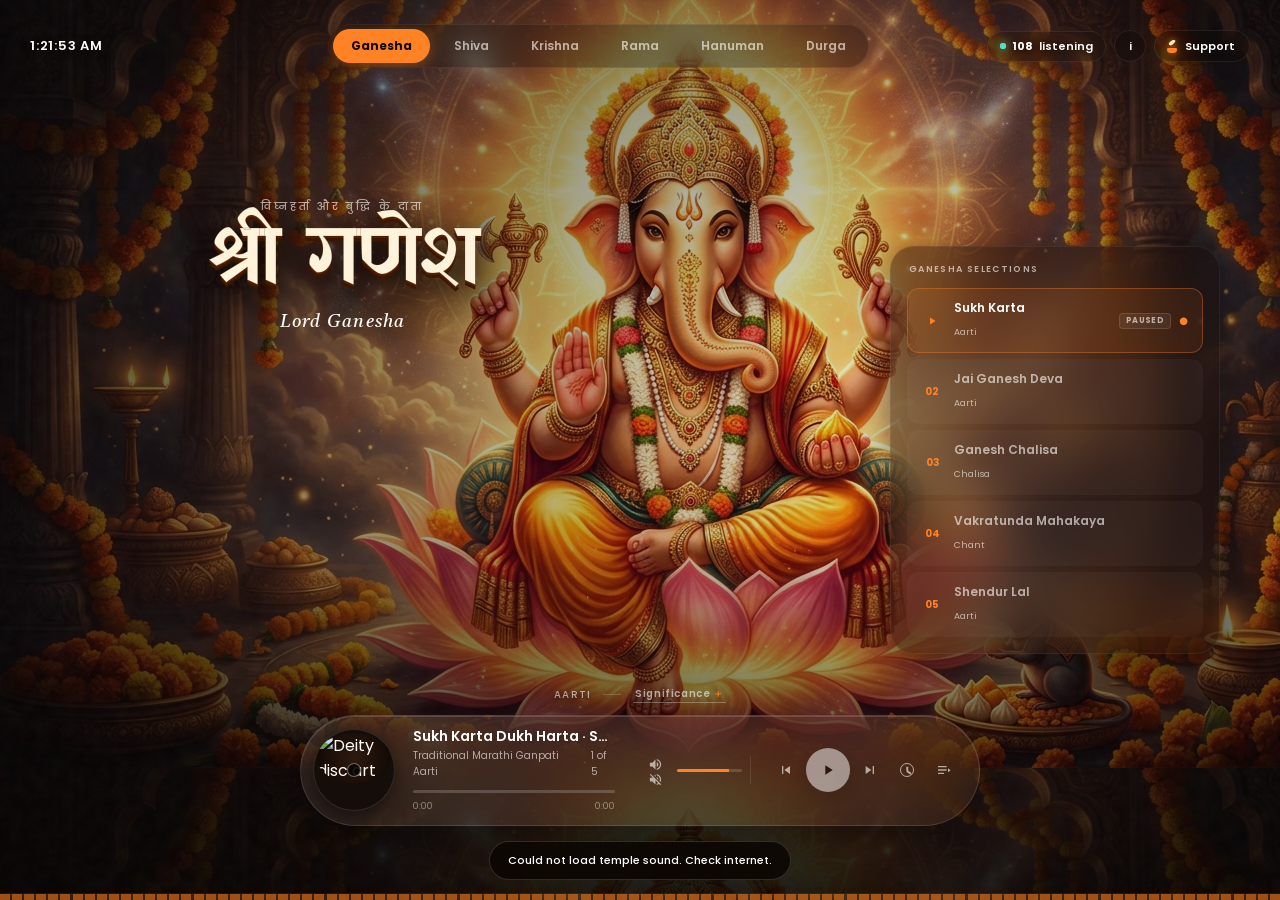
==== index.html @ 55edbace "Optimize visualizer, persistent playlist, and fix mobile view" ====
<!doctype html>
<html lang="en">
<head>
  <meta charset="utf-8">
  <meta name="viewport" content="width=device-width, initial-scale=1, viewport-fit=cover">
  <meta name="theme-color" content="#ff8225">
  <meta name="description" content="Bhakti Naad - Soulful Devotional Bhajans, Aartis and Chalisa for all deities.">
  <meta property="og:site_name" content="Bhakti Naad">
  <meta property="og:title" content="Bhakti Naad — Devotion for every soul">
  <meta property="og:description" content="A devotional music experience featuring Shiva, Krishna, Ganesha, Rama, Hanuman and Durga.">
  <meta property="og:type" content="website">
  <link rel="icon" href="data:image/svg+xml,<svg xmlns=%22http://www.w3.org/2000/svg%22 viewBox=%220 0 100 100%22><text y=%22.9em%22 font-size=%2290%22>🪔</text></svg>">
  <link rel="preconnect" href="https://fonts.googleapis.com">
  <link rel="preconnect" href="https://fonts.gstatic.com" crossorigin>
  <link href="https://fonts.googleapis.com/css2?family=Baloo+2:wght@500;600;700&family=Tiro+Devanagari+Hindi:ital@0;1&family=Yatra+One&family=Poppins:wght@400;500;600&display=swap" rel="stylesheet">
  <link rel="stylesheet" href="styles.css">
  <title>Bhakti Naad — Devotion for every soul</title>
</head>
<body>
  <div class="experience" id="app" data-deity="ganesha">
    <div class="background" aria-hidden="true">
      <div class="background__layer background__layer--one is-active" id="artA"></div>
      <div class="background__layer background__layer--two" id="artB"></div>
      <div class="background__scrim"></div>
      <div class="background__grain"></div>
    </div>

    <!-- Hidden YouTube Player Container -->
    <div class="yt-host" aria-hidden="true"><div id="youtubePlayer"></div></div>

    <header class="topbar">
      <div class="clock" id="clockTime" aria-label="Current local time">--:-- --</div>

      <div class="deity-selector-container">
        <div class="deity-bar" id="deityBar" role="tablist" aria-label="Select Deity">
          <!-- Populated by JavaScript -->
        </div>
      </div>

      <div class="top-controls">
        <div class="presence" aria-live="polite">
          <span class="presence__pulse" aria-hidden="true"><i></i></span>
          <strong class="presence__count" id="listenerCount">108</strong>
          <span id="listenerLabel">listening</span>
        </div>
        <button class="top-button top-button--info" id="aboutBtn" type="button" aria-label="About Bhakti Naad">i</button>
        <button class="seva-button" id="sevaBtn" type="button" aria-label="Support this project">
          <span class="seva-button__diya" aria-hidden="true"><i></i></span>
          <span>Support</span>
        </button>
      </div>
    </header>

    <main class="scene" id="swipeArea">
      <div class="scene-content">
        <section class="wordmark" aria-live="polite">
          <p class="wordmark__eyebrow" id="manifestoLbl">विघ्नहर्ता और बुद्धि के दाता</p>
          <h1 id="deityHindiName"><span>श्री गणेश</span></h1>
          <p class="wordmark__english" id="deityEnglishName">Lord Ganesha</p>
        </section>
      </div>

      <!-- Persistent Playlist Panel (Always Visible) -->
      <section class="playlist persistent" id="trackList" aria-label="Deity Songs">
        <div class="playlist__head">
          <span id="listHeading">Ganesha Selections</span>
        </div>
        <ol id="trackListItems"></ol>
      </section>

      <div class="dock">
        <!-- Sleep Timer Panel -->
        <section class="sleep-timer" id="timerMenu" aria-hidden="true" aria-label="Sleep timer">
          <div class="sleep-timer__head">
            <span>Stop music after</span>
            <button id="timerClose" type="button" aria-label="Close sleep timer">×</button>
          </div>
          <div class="sleep-timer__options">
            <button type="button" data-timer-minutes="15">15 min</button>
            <button type="button" data-timer-minutes="30">30 min</button>
            <button type="button" data-timer-minutes="60">60 min</button>
            <button class="sleep-timer__off" id="timerCancel" type="button" data-timer-minutes="0" disabled>Turn off timer</button>
          </div>
          <p id="timerStatus" aria-live="polite">No timer set</p>
        </section>

        <!-- Song Metadata context line -->
        <div class="teaching-line">
          <span id="trackForm">AARTI</span>
          <button id="knowledgeBtn" type="button">Significance <b>＋</b></button>
        </div>

        <!-- Main Audio Player interface -->
        <section class="player" id="player" aria-label="Devotional Player">
          <div class="disc" aria-hidden="true">
            <div class="disc__spin" id="discSpin">
              <img id="trackCover" src="" alt="Deity disc art">
            </div>
            <i></i>
          </div>

          <div class="track-meta">
            <p id="trackTitle">Sukh Karta Dukh Harta</p>
            <p><span id="trackType">Traditional Marathi Aarti</span><i>·</i><span id="trackPosition">1 of 3</span></p>
            <div class="seek-wrap">
              <input id="timeline" type="range" min="0" max="1000" value="0" aria-label="Track progress">
              <div class="times"><span id="currentTime">0:00</span><span id="duration">0:00</span></div>
            </div>
          </div>

          <!-- Volume Control (Tablet/Desktop only) -->
          <div class="volume-control-wrap" id="volumeControl">
            <button id="volumeMuteBtn" type="button" aria-label="Mute/Unmute">
              <svg viewBox="0 0 24 24" class="icon-volume"><path d="M3 9v6h4l5 5V4L7 9H3zm13.5 3c0-1.77-1.02-3.29-2.5-4.03v8.05c1.48-.73 2.5-2.25 2.5-4.02zM14 3.23v2.06c2.89.86 5 3.54 5 6.71s-2.11 5.85-5 6.71v2.06c4.01-.91 7-4.49 7-8.77s-2.99-7.86-7-8.77z"/></svg>
              <svg viewBox="0 0 24 24" class="icon-muted" hidden><path d="M16.5 12c0-1.77-1.02-3.29-2.5-4.03v2.21l2.45 2.45c.03-.21.05-.42.05-.63zm2.5 0c0 .94-.2 1.82-.54 2.64l1.51 1.51C20.63 14.91 21 13.5 21 12c0-4.28-2.99-7.86-7-8.77v2.06c2.89.86 5 3.54 5 6.71zM4.27 3L3 4.27 7.73 9H3v6h4l5 5v-6.73l4.25 4.25c-.67.52-1.42.93-2.25 1.18v2.06c1.38-.31 2.63-.95 3.69-1.81L19.73 21 21 19.73l-9-9L4.27 3zM12 4L9.91 6.09 12 8.18V4z"/></svg>
            </button>
            <input id="volumeSlider" type="range" min="0" max="100" value="80" aria-label="Volume">
          </div>

          <!-- Controls -->
          <div class="controls">
            <button id="trackPrevious" type="button" aria-label="Previous track">
              <svg viewBox="0 0 24 24" aria-hidden="true"><path d="M6 6h2v12H6zm3.5 6l8.5 6V6z"/></svg>
            </button>
            <button class="play" id="playBtn" type="button" disabled aria-label="Play">
              <svg class="icon-play" viewBox="0 0 24 24" aria-hidden="true"><path d="M8 5v14l11-7z"/></svg>
              <svg class="icon-pause" viewBox="0 0 24 24" aria-hidden="true"><path d="M6 5h4v14H6zm8 0h4v14h-4z"/></svg>
            </button>
            <button id="trackNext" type="button" aria-label="Next track">
              <svg viewBox="0 0 24 24" aria-hidden="true"><path d="M16 6h2v12h-2zm-2 6L5.5 6v12z"/></svg>
            </button>
            <button class="timer-toggle" id="timerBtn" type="button" aria-label="Set sleep timer" aria-controls="timerMenu" aria-expanded="false">
              <span class="timer-toggle__icon" aria-hidden="true"></span>
              <span id="timerBadge" hidden></span>
            </button>
            <button class="list-toggle" id="listBtn" type="button" aria-label="Show playlist" aria-expanded="false">
              <svg viewBox="0 0 24 24" aria-hidden="true"><path d="M3 6h13v2H3zm0 5h13v2H3zm0 5h9v2H3zm15-6.5l4 3-4 3z"/></svg>
            </button>
          </div>
        </section>

        <p class="swipe-hint"><span>← →</span> change deity <i>·</i> <span>↑ ↓</span> choose song</p>
      </div>
    </main>

    <div class="toast" id="toast" role="status" aria-live="polite"></div>

    <button class="sound-gate" id="soundGate" type="button" hidden aria-label="Play devotional music">
      <span class="sound-gate__inner">
        <span class="sound-gate__play" aria-hidden="true">▶</span>
        <span class="sound-gate__copy">
          <strong>Tap to play</strong>
          <small id="soundGateTrack">Devotional Aarti</small>
        </span>
      </span>
    </button>
  </div>

  <div class="sheet-backdrop" id="sheetBackdrop"></div>
  <aside class="knowledge" id="knowledgeDrawer" aria-hidden="true" aria-label="Spiritual significance">
    <button class="knowledge__close" id="knowledgeClose" type="button" aria-label="Close">×</button>
    <p class="knowledge__eyebrow" id="knowledgeDeity">GANESHA</p>
    <h2 id="knowledgeTitle">Why Sukh Karta<br>for Ganesha?</h2>
    <p class="knowledge__lead" id="knowledgeLead"></p>
    <dl>
      <div><dt>Type</dt><dd id="knowledgeForm"></dd></div>
      <div><dt>Vibe</dt><dd id="knowledgeQuality"></dd></div>
    </dl>
    <p class="knowledge__note" id="knowledgeNote"></p>
  </aside>

  <!-- About Dialog Modal -->
  <dialog class="about" id="aboutDialog">
    <button id="aboutClose" type="button" aria-label="Close">×</button>
    <p class="about__eyebrow">BHAKTI NAAD · भक्ति नाद</p>
    <h2>Devotion for<br>every soul.</h2>
    <p>Welcome to <b>Bhakti Naad</b>, a digital sanctuary playing ambient, soulful devotional prayers, chalisa, and stotram. Choose from various deities to change the playlist, coloring, and mood of the space.</p>
    <p>Inspired by the simplicity of devotional music, Bhakti Naad uses the YouTube API to bring you hand-picked versions of ancient prayers. You can configure a sleep timer to automatically turn off the music after you drift off to sleep.</p>
    <p><b>Controls:</b> Swipe left/right on your screen to switch deities, or swipe up/down to change the track. You can also use the Arrow keys on your keyboard, and Space to play/pause.</p>
  </dialog>

  <!-- Support Dialog Modal -->
  <dialog class="seva" id="sevaDialog">
    <button class="seva__close" id="sevaClose" type="button" aria-label="Close">×</button>
    <span class="seva__diya" aria-hidden="true"><i></i></span>
    <p class="seva__eyebrow">SUPPORT THIS PROJECT</p>
    <h2>Help us keep<br>Bhakti Naad running.</h2>
    <p>Your generous contribution helps us maintain hosting servers, expand our playlist library, and keep Bhakti Naad ad-free and open for everyone.</p>
    <div class="seva__payment" aria-label="UPI payment details">
      <div class="seva__qr">
        <canvas id="upiQrCode" width="160" height="160" style="display: block; width: 160px; height: 160px;"></canvas>
      </div>
      <span class="seva__upi-label">UPI ID</span>
      <strong class="seva__upi-id">bhaktinaad@upi</strong>
    </div>
    <small>Support is entirely optional. Bhakti Naad will always remain free and ad-free.</small>
  </dialog>


  <!-- Full-width Bottom Audio Visualizer -->
  <div class="visualizer" id="equalizer"></div>

  <!-- Main scripts -->
  <script src="data.js"></script>
  <script src="app.js"></script>
</body>
</html>
---- styles.css ----
:root {
  --accent: #ff8225;
  --accent-rgb: 255, 130, 37;
  --white: #fffcf8;
  --muted: rgba(255, 252, 248, .62);
  --glass: rgba(18, 11, 7, .38);
  --font-title: "Yatra One", "Tiro Devanagari Hindi", serif;
  --font-sans: "Poppins", "Baloo 2", system-ui, sans-serif;
  color-scheme: dark;
}

* { box-sizing: border-box; }
html, body { width: 100%; height: 100%; margin: 0; padding: 0; }

body {
  overflow: hidden;
  color: var(--white);
  background: #0f0703;
  font-family: var(--font-sans);
  -webkit-font-smoothing: antialiased;
}

button, input { font: inherit; }
button, a { -webkit-tap-highlight-color: transparent; }
button { color: inherit; border: none; background: transparent; cursor: pointer; }

/* Main wrapper */
.experience {
  position: relative;
  isolation: isolate;
  width: 100%;
  min-height: 100dvh;
  overflow: hidden;
}

/* Background Visuals */
.background,
.background__layer,
.background__scrim,
.background__grain { position: absolute; inset: 0; }
.background { z-index: -3; background: #0c0502; }

.background__layer {
  opacity: 0;
  background-position: center center;
  background-size: cover;
  transform: scale(1.05);
  transition: opacity 1.3s cubic-bezier(.22,.61,.36,1), transform 12s ease-out;
}

/* Fallback linear gradient backgrounds for deities */
[data-deity="ganesha"] .background__layer {
  background: radial-gradient(circle at 30% 20%, #4a1c02 0%, #0d0501 80%);
}
[data-deity="shiva"] .background__layer {
  background: radial-gradient(circle at 30% 20%, #082d38 0%, #030d12 80%);
}
[data-deity="krishna"] .background__layer {
  background: radial-gradient(circle at 30% 20%, #3d2d02 0%, #0b0801 80%);
}
[data-deity="rama"] .background__layer {
  background: radial-gradient(circle at 30% 20%, #4a2800 0%, #0c0600 80%);
}
[data-deity="hanuman"] .background__layer {
  background: radial-gradient(circle at 30% 20%, #4f1100 0%, #0d0300 80%);
}
[data-deity="durga"] .background__layer {
  background: radial-gradient(circle at 30% 20%, #40040f 0%, #0a0002 80%);
}

.background__layer.is-active { opacity: 1; transform: scale(1); }

.background__scrim {
  background:
    linear-gradient(90deg, rgba(6,3,2,.72) 0%, rgba(6,3,2,.3) 40%, rgba(6,3,2,.1) 70%, rgba(6,3,2,.4) 100%),
    linear-gradient(180deg, rgba(4,2,1,.3) 0%, transparent 40%, transparent 60%, rgba(4,2,1,.7) 90%, rgba(4,2,1,.9) 100%);
}

.background__grain {
  inset: -50%;
  opacity: .04;
  pointer-events: none;
  background-image: url("data:image/svg+xml,%3Csvg viewBox='0 0 180 180' xmlns='http://www.w3.org/2000/svg'%3E%3Cfilter id='n'%3E%3CfeTurbulence type='fractalNoise' baseFrequency='.75' numOctaves='3' stitchTiles='stitch'/%3E%3C/filter%3E%3Crect width='100%25' height='100%25' filter='url(%23n)'/%3E%3C/svg%3E");
  animation: grain-animation .35s steps(2) infinite;
}

@keyframes grain-animation {
  0% { transform: translate(0); }
  25% { transform: translate(1%, -2%); }
  50% { transform: translate(-2%, 1%); }
  75% { transform: translate(2%, 2%); }
  100% { transform: translate(-1%, -1%); }
}

/* Topbar Navigation & Selector */
.topbar {
  position: fixed;
  z-index: 20;
  top: 0;
  left: 0;
  width: 100%;
  padding: 24px 30px;
  display: grid;
  grid-template-columns: 180px 1fr auto;
  align-items: center;
  gap: 20px;
  text-shadow: 0 2px 8px rgba(0,0,0,.8);
}

.clock {
  font-size: 13px;
  font-weight: 600;
  letter-spacing: .06em;
  font-variant-numeric: tabular-nums;
}

/* Deity Sliding Selector Bar */
.deity-selector-container {
  overflow: hidden;
  width: 100%;
  display: flex;
  justify-content: center;
}

.deity-bar {
  display: flex;
  align-items: center;
  gap: 6px;
  padding: 4px;
  border: 1px solid rgba(255,255,255,.08);
  border-radius: 999px;
  background: rgba(0,0,0,.24);
  backdrop-filter: blur(12px);
  max-width: 100%;
  overflow-x: auto;
  scrollbar-width: none;
}
.deity-bar::-webkit-scrollbar { display: none; }

.deity-tab {
  padding: 8px 18px;
  border-radius: 999px;
  font-size: 12px;
  font-weight: 600;
  color: var(--muted);
  white-space: nowrap;
  transition: all .28s cubic-bezier(.22,.61,.36,1);
}
.deity-tab:hover {
  color: #fff;
  background: rgba(255,255,255,.05);
}
.deity-tab.is-active {
  color: #120703;
  background: var(--accent);
  box-shadow: 0 4px 15px rgba(var(--accent-rgb),.4);
  font-weight: 700;
}

/* Top Right Info & Support */
.top-controls {
  display: flex;
  align-items: center;
  gap: 8px;
}

.presence {
  display: inline-flex;
  align-items: center;
  gap: 6px;
  padding: 6px 12px;
  border: 1px solid rgba(255,255,255,.08);
  border-radius: 999px;
  background: rgba(0,0,0,.2);
  backdrop-filter: blur(8px);
  font-size: 11px;
  font-weight: 600;
}

.presence__pulse {
  position: relative;
  width: 6px;
  height: 6px;
  border-radius: 50%;
  background: #50e3c2;
  box-shadow: 0 0 8px rgba(80,227,194,.9);
}
.presence__pulse i {
  position: absolute;
  inset: 0;
  border-radius: inherit;
  background: inherit;
  animation: pulse-wave 2s ease-out infinite;
}
@keyframes pulse-wave { to { transform: scale(2.5); opacity: 0; } }

.presence__count {
  color: #fff;
  font-variant-numeric: tabular-nums;
}

.top-button,
.seva-button {
  height: 32px;
  border: 1px solid rgba(255,255,255,.08);
  border-radius: 999px;
  color: #fff;
  background: rgba(0,0,0,.2);
  backdrop-filter: blur(8px);
  font-size: 11px;
  font-weight: 600;
  display: inline-flex;
  align-items: center;
  justify-content: center;
  transition: all .2s;
}
.top-button:hover,
.seva-button:hover {
  background: rgba(255,255,255,.1);
  border-color: rgba(255,255,255,.2);
}
.top-button:active,
.seva-button:active {
  transform: scale(.96);
}

.top-button--info { width: 32px; border-radius: 50%; }

.seva-button {
  padding: 0 14px 0 10px;
  gap: 6px;
}

.seva-button__diya {
  position: relative;
  width: 14px;
  height: 14px;
}
.seva-button__diya::before {
  content: "";
  position: absolute;
  left: 2px;
  bottom: 0px;
  width: 10px;
  height: 5px;
  border-radius: 2px 2px 6px 6px;
  background: var(--accent);
  box-shadow: 0 0 6px rgba(var(--accent-rgb),.6);
}
.seva-button__diya i {
  position: absolute;
  left: 5px;
  top: 0px;
  width: 4px;
  height: 7px;
  border-radius: 80% 20% 70% 30%;
  background: #fff0be;
  box-shadow: 0 0 6px var(--accent);
  transform: rotate(38deg);
}

/* Scene Content */
.scene {
  position: relative;
  min-height: 100dvh;
  touch-action: none;
}

.wordmark {
  position: absolute;
  z-index: 2;
  top: 22%;
  left: clamp(40px, 8vw, 120px);
  width: min(480px, 38vw);
  text-align: center;
  filter: drop-shadow(0 8px 30px rgba(0,0,0,.65));
  transition: opacity .25s ease, transform .25s ease;
}
.wordmark.is-changing { opacity: 0; transform: translateY(10px); }

.wordmark__eyebrow {
  margin: 0 0 12px;
  color: var(--muted);
  font-size: 11px;
  font-weight: 500;
  letter-spacing: .25em;
  text-transform: uppercase;
}

.wordmark h1 {
  margin: 0;
  display: flex;
  flex-direction: column;
  font-family: var(--font-title);
  font-size: clamp(60px, 6.5vw, 110px);
  font-weight: 400;
  line-height: .8;
  letter-spacing: -.03em;
  color: #ffdda1;
  text-shadow:
    0 2px 0 #522105,
    0 5px 0 #3b1702,
    0 12px 28px rgba(0,0,0,.8);
  -webkit-text-stroke: 0.5px rgba(82,33,5,.4);
}
.wordmark h1 span:last-child { color: #fff3db; }

/* Dynamic color tweaks based on active deity theme */
[data-deity="shiva"] .wordmark h1 {
  color: #c4effc;
  text-shadow: 0 2px 0 #052630, 0 5px 0 #021a21, 0 12px 28px rgba(0,0,0,.8);
  -webkit-text-stroke: 0.5px rgba(5,38,48,.4);
}
[data-deity="krishna"] .wordmark h1 {
  color: #ffeba1;
  text-shadow: 0 2px 0 #4f3b05, 0 5px 0 #332601, 0 12px 28px rgba(0,0,0,.8);
}
[data-deity="durga"] .wordmark h1 {
  color: #ffbfc8;
  text-shadow: 0 2px 0 #40040f, 0 5px 0 #280108, 0 12px 28px rgba(0,0,0,.8);
}

.wordmark__english {
  margin: 16px 0 4px;
  font-family: "Tiro Devanagari Hindi", serif;
  font-size: clamp(16px, 1.4vw, 22px);
  font-style: italic;
  letter-spacing: .06em;
}

/* Docking Interface */
.dock {
  position: absolute;
  z-index: 12;
  left: 50%;
  bottom: clamp(24px, 5.5vh, 60px);
  width: min(680px, calc(100% - 40px));
  transform: translateX(-50%);
}

.teaching-line {
  margin: 0 auto 12px;
  display: flex;
  justify-content: center;
  align-items: center;
  gap: 12px;
  color: var(--muted);
  font-size: 10px;
  font-weight: 500;
  letter-spacing: .12em;
  text-transform: uppercase;
  text-shadow: 0 2px 6px rgba(0,0,0,.8);
}
.teaching-line > span::after {
  content: "";
  display: inline-block;
  width: 18px;
  height: 1px;
  margin-left: 12px;
  vertical-align: middle;
  background: rgba(255,255,255,.2);
}
.teaching-line button {
  padding: 0 2px;
  border-bottom: 1px solid rgba(255,255,255,.3);
  font-size: 10px;
  font-weight: 600;
  letter-spacing: .06em;
  transition: all .2s;
}
.teaching-line button:hover {
  color: #fff;
  border-color: #fff;
}
.teaching-line button b { color: var(--accent); }

/* The Glassmorphic Audio Player container */
.player {
  position: relative;
  min-height: 106px;
  padding: 12px 18px 12px 12px;
  display: grid;
  grid-template-columns: 82px minmax(0, 1fr) auto auto;
  align-items: center;
  gap: 18px;
  border: 1px solid rgba(255,255,255,.12);
  border-radius: 999px;
  background: linear-gradient(135deg, rgba(255,255,255,.09), rgba(255,255,255,.03));
  box-shadow:
    0 16px 50px rgba(0,0,0,.55),
    inset 0 1px 0 rgba(255,255,255,.15);
  backdrop-filter: blur(28px) saturate(135%);
  transition: border-color .3s;
}
.is-playing .player {
  border-color: rgba(var(--accent-rgb), .35);
  box-shadow:
    0 16px 50px rgba(0,0,0,.55),
    0 0 20px rgba(var(--accent-rgb), .08),
    inset 0 1px 0 rgba(255,255,255,.15);
}

/* Vinyl Disc styling */
.disc {
  position: relative;
  width: 82px;
  height: 82px;
  border-radius: 50%;
  background: #140d0a;
  box-shadow:
    0 6px 20px rgba(0,0,0,.5),
    inset 0 0 0 1px rgba(255,255,255,.12);
}
.disc__spin {
  width: 100%;
  height: 100%;
  padding: 4px;
  overflow: hidden;
  border-radius: inherit;
  animation: spin-vinyl 10s linear infinite;
  animation-play-state: paused;
}
.is-playing .disc__spin { animation-play-state: running; }

@keyframes spin-vinyl { to { transform: rotate(360deg); } }

.disc img {
  width: 100%;
  height: 100%;
  border-radius: inherit;
  object-fit: cover;
  background: radial-gradient(circle, #2e1a0f, #0d0603);
}
.disc > i {
  position: absolute;
  top: 50%;
  left: 50%;
  width: 14px;
  height: 14px;
  border: 1.5px solid rgba(255,255,255,.4);
  border-radius: 50%;
  background: rgba(10,6,4,.92);
  transform: translate(-50%, -50%);
  z-index: 2;
}

/* Metadata and track layout */
.track-meta { min-width: 0; }
.track-meta > p:first-child {
  margin: 0;
  overflow: hidden;
  color: #fff;
  font-size: 14px;
  font-weight: 600;
  line-height: 1.25;
  text-overflow: ellipsis;
  white-space: nowrap;
}
.track-meta > p:nth-child(2) {
  margin: 2px 0 6px;
  display: flex;
  align-items: center;
  gap: 5px;
  color: var(--muted);
  font-size: 10px;
}
.track-meta > p:nth-child(2) i {
  color: var(--accent);
  font-style: normal;
  font-size: 8px;
}

.seek-wrap { display: grid; grid-template-columns: 1fr; }

/* Custom Seek Bar Slider */
input[type="range"] {
  appearance: none;
  width: 100%;
  height: 12px;
  margin: 0;
  background: transparent;
  cursor: pointer;
}
input[type="range"]:focus { outline: none; }

input[type="range"]::-webkit-slider-runnable-track {
  height: 3px;
  border-radius: 3px;
  background: linear-gradient(90deg, #fff var(--progress, 0%), rgba(255,255,255,.18) var(--progress, 0%));
}
input[type="range"]::-webkit-slider-thumb {
  appearance: none;
  width: 8px;
  height: 8px;
  margin-top: -2.5px;
  border-radius: 50%;
  background: #fff;
  opacity: 0;
  transition: opacity .15s, transform .15s;
}
input[type="range"]:hover::-webkit-slider-thumb,
input[type="range"]:focus-visible::-webkit-slider-thumb {
  opacity: 1;
  transform: scale(1.3);
}

input[type="range"]::-moz-range-track {
  height: 3px;
  border-radius: 3px;
  background: rgba(255,255,255,.18);
}
input[type="range"]::-moz-range-progress {
  height: 3px;
  background: #fff;
  border-radius: 3px;
}
input[type="range"]::-moz-range-thumb {
  width: 8px;
  height: 8px;
  border: 0;
  border-radius: 50%;
  background: #fff;
}

.times {
  display: flex;
  justify-content: space-between;
  color: rgba(255,255,255,.45);
  font-size: 9px;
  font-variant-numeric: tabular-nums;
  margin-top: 2px;
}

/* Volume Slider interface styling */
.volume-control-wrap {
  display: flex;
  align-items: center;
  gap: 8px;
  padding: 0 8px;
  border-right: 1px solid rgba(255,255,255,.1);
}
.volume-control-wrap button {
  width: 28px;
  height: 28px;
  display: grid;
  place-items: center;
  color: var(--muted);
  transition: color .2s;
}
.volume-control-wrap button:hover { color: #fff; }
.volume-control-wrap svg { width: 15px; height: 15px; fill: currentColor; }

#volumeSlider {
  width: 65px;
  height: 12px;
}
#volumeSlider::-webkit-slider-runnable-track {
  height: 3px;
  background: linear-gradient(90deg, var(--accent) var(--progress, 80%), rgba(255,255,255,.15) var(--progress, 80%));
}
#volumeSlider::-webkit-slider-thumb {
  width: 6px;
  height: 6px;
  margin-top: -1.5px;
  background: var(--accent);
}

/* Player buttons controls */
.controls {
  display: flex;
  align-items: center;
  gap: 3px;
}
.controls button {
  width: 34px;
  height: 34px;
  border-radius: 50%;
  display: grid;
  place-items: center;
  color: var(--muted);
  transition: all .2s;
}
.controls button:hover {
  color: #fff;
  background: rgba(255,255,255,.08);
}
.controls button:active {
  transform: scale(.92);
}
.controls svg { width: 16px; height: 16px; fill: currentColor; }

.controls .play {
  width: 44px;
  height: 44px;
  color: #100603;
  background: #fff;
  box-shadow: 0 4px 12px rgba(0,0,0,.25);
}
.controls .play:hover {
  color: #100603;
  background: #fff;
  transform: scale(1.06);
}
.controls .play:disabled {
  opacity: .5;
  cursor: wait;
}

.controls .icon-pause { display: none; }
.is-playing .controls .icon-play { display: none; }
.is-playing .controls .icon-pause { display: block; }

.controls .list-toggle.is-active {
  color: var(--accent);
  background: rgba(var(--accent-rgb), .12);
}
.controls .timer-toggle { position: relative; }
.controls .timer-toggle.is-active {
  color: var(--accent);
  background: rgba(var(--accent-rgb), .12);
}

.timer-toggle__icon {
  position: relative;
  width: 14px;
  height: 14px;
  border: 1.6px solid currentColor;
  border-radius: 50%;
}
.timer-toggle__icon::before,
.timer-toggle__icon::after {
  content: "";
  position: absolute;
  left: 50%;
  top: 50%;
  height: 1.5px;
  background: currentColor;
  transform-origin: left center;
}
.timer-toggle__icon::before { width: 3.5px; transform: rotate(-90deg); }
.timer-toggle__icon::after { width: 4.5px; transform: rotate(35deg); }

.timer-toggle #timerBadge {
  position: absolute;
  top: -4px;
  right: -5px;
  min-width: 20px;
  padding: 2.5px 3px;
  border-radius: 999px;
  color: #100603;
  background: var(--accent);
  box-shadow: 0 2px 8px rgba(0,0,0,.4);
  font-size: 7px;
  font-weight: 700;
  line-height: 1;
}

/* Panel Drawer Basics */
.sleep-timer,
.playlist {
  position: absolute;
  z-index: -1;
  right: 10px;
  bottom: 82px;
  width: min(360px, calc(100% - 20px));
  padding: 16px;
  border: 1px solid rgba(255,255,255,.16);
  border-radius: 24px 24px 8px 24px;
  background: rgba(12, 6, 4, .82);
  box-shadow: 0 16px 40px rgba(0,0,0,.5);
  backdrop-filter: blur(28px);
  opacity: 0;
  pointer-events: none;
  transform: translateY(10px) scale(.98);
  transform-origin: bottom right;
  transition: opacity .25s, transform .25s, z-index 0s .25s;
}

.sleep-timer.is-open,
.playlist.is-open {
  z-index: 15;
  opacity: 1;
  pointer-events: auto;
  transform: translateY(0) scale(1);
  transition-delay: 0s;
}

.sleep-timer__head,
.playlist__head {
  padding: 0 2px 12px;
  display: flex;
  align-items: center;
  justify-content: justify;
  color: var(--muted);
  font-size: 9px;
  font-weight: 600;
  letter-spacing: .15em;
  text-transform: uppercase;
}
.sleep-timer__head span,
.playlist__head span { flex: 1; }

.sleep-timer__head button,
.playlist__head button {
  width: 24px;
  height: 24px;
  border-radius: 50%;
  background: rgba(255,255,255,.05);
  display: grid;
  place-items: center;
  font-size: 16px;
  line-height: 1;
}
.sleep-timer__head button:hover,
.playlist__head button:hover {
  background: rgba(255,255,255,.1);
}

/* Sleep timer settings styles */
.sleep-timer__options {
  display: grid;
  grid-template-columns: repeat(3, 1fr);
  gap: 8px;
}
.sleep-timer__options button {
  min-height: 40px;
  padding: 6px;
  border: 1px solid rgba(255,255,255,.1);
  border-radius: 12px;
  color: #fff;
  background: rgba(255,255,255,.04);
  font-size: 11px;
  font-weight: 500;
  transition: all .2s;
}
.sleep-timer__options button:hover {
  border-color: rgba(var(--accent-rgb),.4);
  background: rgba(var(--accent-rgb),.12);
}
.sleep-timer__options button:active { transform: scale(.97); }
.sleep-timer__options button:disabled { opacity: .3; cursor: default; }
.sleep-timer__options button:disabled:hover { border-color: rgba(255,255,255,.1); background: rgba(255,255,255,.04); }

.sleep-timer__options .sleep-timer__off {
  grid-column: 1 / -1;
  min-height: 34px;
  color: var(--muted);
}
.sleep-timer > p {
  margin: 12px 0 0;
  color: var(--accent);
  font-size: 9px;
  font-weight: 500;
  text-align: center;
}

/* Playlist tracks listing style */
.playlist ol { margin: 0; padding: 0; list-style: none; max-height: 240px; overflow-y: auto; scrollbar-width: thin; }
.playlist li + li { margin-top: 6px; }

.playlist li button {
  width: 100%;
  padding: 10px 14px;
  border: 1px solid transparent;
  border-radius: 12px;
  display: grid;
  grid-template-columns: 24px 1fr auto;
  align-items: center;
  gap: 8px;
  color: var(--muted);
  background: rgba(255,255,255,.03);
  text-align: left;
  transition: all .2s;
}
.playlist li button:hover {
  background: rgba(255,255,255,.06);
}
.playlist li button.is-active {
  border-color: rgba(var(--accent-rgb),.35);
  color: #fff;
  background: rgba(var(--accent-rgb),.1);
}
.playlist li button > span:first-child {
  color: var(--accent);
  font-size: 9px;
  font-weight: 700;
}
.playlist li button b {
  display: block;
  font-size: 12px;
  font-weight: 600;
}
.playlist li button small {
  color: var(--muted);
  font-size: 9px;
}
.playlist li button > span:last-child {
  font-size: 10px;
  opacity: 0;
  color: var(--accent);
}
.playlist li button.is-active > span:last-child { opacity: 1; }

.swipe-hint {
  margin: 12px 0 0;
  color: rgba(255,255,255,.32);
  font-size: 8px;
  font-weight: 500;
  letter-spacing: .16em;
  text-align: center;
  text-transform: uppercase;
  text-shadow: 0 1px 4px #000;
}
.swipe-hint span { color: var(--accent); }

/* Embedded YouTube box hiding */
.yt-host {
  position: fixed;
  left: -220px;
  bottom: -220px;
  width: 200px;
  height: 200px;
  opacity: .0001;
  pointer-events: none;
  overflow: hidden;
}

/* Sliding info context drawer */
.sheet-backdrop {
  position: fixed;
  z-index: 29;
  inset: 0;
  visibility: hidden;
  opacity: 0;
  background: rgba(0,0,0,.5);
  backdrop-filter: blur(4px);
  transition: opacity .3s, visibility .3s;
}

.knowledge {
  position: fixed;
  z-index: 30;
  top: 0;
  right: 0;
  width: min(460px, 100%);
  height: 100dvh;
  padding: clamp(60px, 9vh, 90px) clamp(24px, 5vw, 50px) 40px;
  overflow-y: auto;
  color: #2b1406;
  background: #f7b472;
  transform: translateX(100%);
  transition: transform .4s cubic-bezier(.22,.75,.22,1), background .5s;
}
.sheet-open .sheet-backdrop { visibility: visible; opacity: 1; }
.sheet-open .knowledge { transform: translateX(0); }

/* Dynamic coloration for details sheet */
[data-deity="shiva"] .knowledge { color: #041f27; background: #85d6e7; }
[data-deity="krishna"] .knowledge { color: #282103; background: #e3be4d; }
[data-deity="durga"] .knowledge { color: #210107; background: #e06277; }

.knowledge__close,
.about > button {
  position: absolute;
  top: 24px;
  right: 24px;
  width: 36px;
  height: 36px;
  border: 1px solid rgba(0,0,0,.2);
  border-radius: 50%;
  color: inherit;
  font-size: 20px;
  display: grid;
  place-items: center;
  transition: all .2s;
}
.knowledge__close:hover {
  background: rgba(255,255,255,.2);
  transform: rotate(90deg);
}

.about > button {
  color: #fff;
  border-color: rgba(255,255,255,.2);
}
.about > button:hover {
  background: rgba(255,255,255,.1);
  transform: rotate(90deg);
}

.knowledge__eyebrow,
.about__eyebrow {
  margin: 0 0 16px;
  font-size: 9px;
  font-weight: 600;
  letter-spacing: .2em;
}

.knowledge h2,
.about h2 {
  margin: 0;
  font-family: var(--font-title);
  font-size: clamp(38px, 5.5vw, 56px);
  font-weight: 400;
  line-height: .96;
}

.knowledge__lead {
  margin: 20px 0 28px;
  font-family: "Tiro Devanagari Hindi", serif;
  font-size: 16px;
  line-height: 1.6;
}

.knowledge dl {
  margin: 0;
  border-top: 1px solid rgba(0,0,0,.15);
}
.knowledge dl div {
  padding: 12px 0;
  display: grid;
  grid-template-columns: 110px 1fr;
  gap: 12px;
  border-bottom: 1px solid rgba(0,0,0,.15);
}
.knowledge dt {
  font-size: 9px;
  font-weight: 600;
  letter-spacing: .12em;
  text-transform: uppercase;
}
.knowledge dd {
  margin: 0;
  font-family: "Tiro Devanagari Hindi", serif;
  font-size: 14px;
}

.knowledge__note {
  margin: 20px 0 0;
  padding: 14px;
  background: rgba(255,255,255,.22);
  border-radius: 8px;
  font-size: 11px;
  line-height: 1.5;
}

/* Modals / Dialog elements styling */
.about,
.seva {
  width: min(540px, calc(100% - 24px));
  padding: clamp(36px, 5vw, 54px);
  border: 1px solid rgba(255,255,255,.16);
  border-radius: 24px;
  color: #fff;
  background: rgba(14, 8, 5, .95);
  box-shadow: 0 24px 80px rgba(0,0,0,.6);
  backdrop-filter: blur(28px);
}
.about::backdrop,
.seva::backdrop {
  background: rgba(0,0,0,.7);
  backdrop-filter: blur(5px);
}

.about__eyebrow { color: var(--accent); }
.about p:not(.about__eyebrow) {
  margin: 18px 0 0;
  color: var(--muted);
  font-size: 13px;
  line-height: 1.65;
}
.about p b { color: #fff; }

/* Support dialog details styling */
.seva {
  max-height: calc(100dvh - 30px);
  overflow-y: auto;
  text-align: center;
  background:
    radial-gradient(circle at 50% 0%, rgba(var(--accent-rgb), .16), transparent 45%),
    rgba(14, 8, 5, .96);
}

.seva__close {
  position: absolute;
  top: 20px;
  right: 20px;
  width: 36px;
  height: 36px;
  border: 1px solid rgba(255,255,255,.2);
  border-radius: 50%;
  color: #fff;
  font-size: 20px;
  display: grid;
  place-items: center;
  transition: all .2s;
}
.seva__close:hover {
  background: rgba(255,255,255,.08);
}

.seva__diya {
  position: relative;
  width: 60px;
  height: 50px;
  margin: -16px auto 16px;
  display: block;
}
.seva__diya::before {
  content: "";
  position: absolute;
  left: 8px;
  bottom: 2px;
  width: 44px;
  height: 20px;
  border-radius: 4px 4px 22px 22px;
  background: linear-gradient(180deg, #ffc462, var(--accent));
  box-shadow:
    0 6px 18px rgba(0,0,0,.3),
    0 0 20px rgba(var(--accent-rgb), .4);
}
.seva__diya i {
  position: absolute;
  left: 25px;
  top: 0px;
  width: 14px;
  height: 24px;
  border-radius: 80% 15% 70% 30%;
  background: #fff6c4;
  box-shadow:
    0 0 18px var(--accent),
    0 0 35px rgba(var(--accent-rgb), .4);
  transform: rotate(38deg);
  animation: diya-wobble 2s ease-in-out infinite alternate;
}
@keyframes diya-wobble { to { transform: rotate(32deg) scale(.92, 1.08); } }

.seva__eyebrow { color: var(--accent); }
.seva h2 {
  margin: 0;
  font-family: var(--font-title);
  font-size: clamp(32px, 5vw, 48px);
  font-weight: 400;
  line-height: 1.05;
}
.seva > p:not(.seva__eyebrow) {
  width: min(370px, 100%);
  margin: 18px auto 0;
  color: var(--muted);
  font-size: 13px;
  line-height: 1.65;
}

.seva__payment {
  margin: 20px auto 0;
  display: grid;
  justify-items: center;
  gap: 8px;
}
.seva__qr {
  width: min(176px, 50vw);
  padding: 8px;
  border-radius: 18px;
  background: #fff;
  box-shadow:
    0 10px 30px rgba(0,0,0,.45),
    0 0 20px rgba(var(--accent-rgb),.15);
}
.seva__qr canvas { display: block; border-radius: 10px; }

.seva__upi-label { margin-top: 2px; color: rgba(255,255,255,.45); font-size: 8px; letter-spacing: .16em; font-weight: 600; }
.seva__upi-id {
  max-width: 100%;
  padding: 8px 16px;
  border: 1px solid rgba(255,255,255,.16);
  border-radius: 999px;
  color: #fff;
  background: rgba(255,255,255,.05);
  font-size: 13px;
  font-weight: 600;
  letter-spacing: .02em;
  overflow-wrap: anywhere;
  user-select: all;
}

.seva > small { margin-top: 16px; display: block; color: rgba(255,255,255,.4); font-size: 9px; line-height: 1.4; }

/* Toast popup layout */
.toast {
  position: fixed;
  z-index: 50;
  left: 50%;
  bottom: 20px;
  max-width: calc(100% - 24px);
  padding: 10px 18px;
  border: 1px solid rgba(255,255,255,.15);
  border-radius: 999px;
  color: #fff;
  background: rgba(12, 6, 3, .88);
  backdrop-filter: blur(12px);
  font-size: 11px;
  font-weight: 500;
  text-align: center;
  opacity: 0;
  pointer-events: none;
  transform: translate(-50%, 10px);
  transition: opacity .2s, transform .2s;
}
.toast.is-visible { opacity: 1; transform: translate(-50%, 0); }

/* Autoplay Block Cover Gate */
.sound-gate {
  position: fixed;
  z-index: 18;
  left: 50%;
  bottom: clamp(140px, 20vh, 200px);
  padding: 9px 16px 9px 10px;
  border: 1px solid rgba(255,255,255,.2);
  border-radius: 999px;
  display: inline-flex;
  color: #fffaf0;
  background: rgba(12, 6, 3, .78);
  box-shadow:
    0 8px 30px rgba(0,0,0,.45),
    inset 0 1px 0 rgba(255,255,255,.12);
  backdrop-filter: blur(16px) saturate(120%);
  text-align: left;
  cursor: pointer;
  transform: translateX(-50%);
  animation: slide-gate-in .4s ease both;
}
.sound-gate[hidden] { display: none; }

@keyframes slide-gate-in {
  from { opacity: 0; transform: translate(-50%, 10px); }
  to { opacity: 1; transform: translate(-50%, 0); }
}

.sound-gate__inner { display: flex; align-items: center; gap: 8px; }
.sound-gate__play {
  width: 32px;
  height: 32px;
  border-radius: 50%;
  display: grid;
  place-items: center;
  padding-left: 2px;
  color: #100603;
  background: var(--accent);
  box-shadow: 0 0 15px rgba(var(--accent-rgb), .35);
  font-size: 10px;
}

.sound-gate__copy { display: flex; flex-direction: column; }
.sound-gate strong { font-size: 11px; font-weight: 700; line-height: 1.25; }
.sound-gate small { color: var(--muted); font-size: 9px; line-height: 1.25; }

/* Responsive adjustments */
@media (max-width: 960px) {
  .topbar { padding: 18px 20px; grid-template-columns: auto 1fr auto; gap: 10px; }
  .clock { display: none; }
  
  .scene {
    display: flex;
    flex-direction: column;
    align-items: center;
    justify-content: flex-start;
    padding: 80px 16px 160px;
    overflow-y: auto;
    height: 100dvh;
    touch-action: pan-y;
  }
  .scene-content {
    width: 100%;
    display: flex;
    justify-content: center;
    flex-shrink: 0;
  }
  .wordmark {
    position: relative;
    top: auto;
    left: auto;
    width: 100%;
    transform: none !important;
    margin: 10px 0 15px;
    text-align: center;
    filter: drop-shadow(0 4px 15px rgba(0,0,0,.8));
  }
  .wordmark.is-changing { transform: none !important; }
  .is-playing .wordmark {
    opacity: 1 !important;
    pointer-events: auto !important;
    transform: none !important;
  }
  .playlist.persistent {
    width: 100%;
    max-width: 440px;
    margin-top: 0;
    margin-bottom: 20px;
    flex-shrink: 0;
  }
  .playlist.persistent ol {
    max-height: 220px;
  }
}

@media (max-width: 768px) {
  .player {
    grid-template-columns: 68px minmax(0, 1fr) auto;
    padding: 10px 14px 10px 10px;
    gap: 12px;
    border-radius: 20px;
  }
  .disc { width: 68px; height: 68px; }
  .volume-control-wrap { display: none; } /* Hide volume control slider on mobile devices */
  .controls button { width: 30px; height: 30px; }
  .controls .play { width: 38px; height: 38px; }
  .controls #trackPrevious { display: none; } /* Previous song hidden on mobile controls bar */
}

@media (max-width: 480px) {
  .topbar { padding: 14px 12px; }
  .top-controls .presence { display: none; } /* Hide listening user count on very small layouts */
  .deity-tab { padding: 6px 14px; font-size: 11px; }
  .wordmark h1 { font-size: clamp(48px, 14vw, 72px); }
  .dock { bottom: max(16px, env(safe-area-inset-bottom)); width: calc(100% - 16px); }
  .player { border-radius: 18px; }
  .sleep-timer, .playlist { right: 0; bottom: 84px; width: 100%; border-radius: 20px; }
  .sound-gate { bottom: calc(max(16px, env(safe-area-inset-bottom)) + 116px); }
}

@media (prefers-reduced-motion: reduce) {
  *, *::before, *::after {
    animation-duration: .01ms !important;
    animation-iteration-count: 1 !important;
    transition-duration: .01ms !important;
  }
}

/* Admin panel customizations styling */
.admin-panel-dialog {
  max-width: 580px !important;
}
.admin-panel-dialog select:focus,
.admin-panel-dialog input:focus,
.admin-panel-dialog textarea:focus {
  outline: none;
  border-color: var(--accent) !important;
  box-shadow: 0 0 10px rgba(var(--accent-rgb),.2);
}

.custom-song-item {
  display: flex;
  align-items: center;
  justify-content: space-between;
  padding: 10px 14px;
  border-radius: 12px;
  background: rgba(255,255,255,.03);
  border: 1px solid rgba(255,255,255,.06);
}
.custom-song-info {
  display: grid;
  gap: 2px;
}
.custom-song-info b {
  font-size: 13px;
  color: #fff;
}
.custom-song-info small {
  font-size: 10px;
  color: var(--muted);
  text-transform: uppercase;
}
.custom-song-delete-btn {
  width: 28px;
  height: 28px;
  border-radius: 50%;
  background: rgba(221, 34, 68, 0.15);
  color: #ff526d;
  display: grid;
  place-items: center;
  font-size: 12px;
  border: 1px solid rgba(221, 34, 68, 0.25);
  transition: all .2s;
}
.custom-song-delete-btn:hover {
  background: #b81232;
  color: #fff;
  border-color: #b81232;
  transform: scale(1.05);
}

/* Persistent Playlist & Visualizer styles */
.visualizer {
  position: fixed;
  bottom: 0;
  left: 0;
  width: 100vw;
  height: 90px;
  display: flex;
  align-items: flex-end;
  justify-content: space-between;
  gap: 2px;
  pointer-events: none;
  z-index: 2;
  opacity: 0.6;
}
.v-bar {
  flex: 1;
  min-width: 3px;
  height: 80px;
  background: var(--accent);
  border-radius: 2px 2px 0 0;
  box-shadow: 0 -2px 12px rgba(var(--accent-rgb), 0.5);
  transform: scaleY(0.08);
  transform-origin: bottom;
  will-change: transform;
  transition: transform 0.08s ease, background 0.5s;
}

.playlist.persistent {
  position: static;
  opacity: 1;
  pointer-events: auto;
  transform: none;
  background: rgba(18, 9, 5, 0.4);
  border: 1px solid rgba(255, 255, 255, 0.06);
  border-radius: 24px;
  width: 100%;
  max-width: 330px;
  z-index: 3;
  backdrop-filter: blur(24px);
  box-shadow: 0 10px 40px rgba(0,0,0,0.45);
  margin-top: 20px;
  display: flex;
  flex-direction: column;
}
.playlist.persistent ol {
  max-height: 280px;
}

.track-status-badge {
  font-size: 8px;
  font-weight: 700;
  padding: 3px 6px;
  border-radius: 4px;
  letter-spacing: 0.05em;
  text-transform: uppercase;
  display: inline-block;
  line-height: 1;
}
.track-status-badge.playing {
  background: rgba(var(--accent-rgb), 0.15);
  color: var(--accent);
  border: 1px solid rgba(var(--accent-rgb), 0.3);
  animation: pulse-badge 1.5s infinite alternate;
}
.track-status-badge.paused {
  background: rgba(255,255,255,0.06);
  color: var(--muted);
  border: 1px solid rgba(255,255,255,0.12);
}
.track-status-badge.next {
  background: rgba(60, 169, 192, 0.1);
  color: #3ca9c0;
  border: 1px solid rgba(60, 169, 192, 0.2);
}
.track-status-badge.prev {
  background: rgba(255,255,255,0.03);
  color: rgba(255,255,255,0.4);
  border: 1px solid rgba(255,255,255,0.06);
}

@keyframes pulse-badge {
  0% { opacity: 0.7; transform: scale(0.97); }
  100% { opacity: 1; transform: scale(1.03); }
}

@media (min-width: 961px) {
  .scene {
    display: flex;
    flex-direction: row;
    justify-content: space-between;
    align-items: center;
    width: 100%;
    padding: 0 60px;
    gap: 40px;
  }
  .scene-content {
    flex: 1;
  }
  .playlist.persistent {
    margin-top: 0;
    width: 330px;
    margin-left: auto;
  }
  .playlist.persistent ol {
    max-height: 380px;
  }
}

/* Playlist interactive hover icons */
.playlist li button:hover .track-num-val {
  display: none !important;
}
.playlist li button:hover .track-hover-play {
  display: block !important;
  color: var(--accent);
}
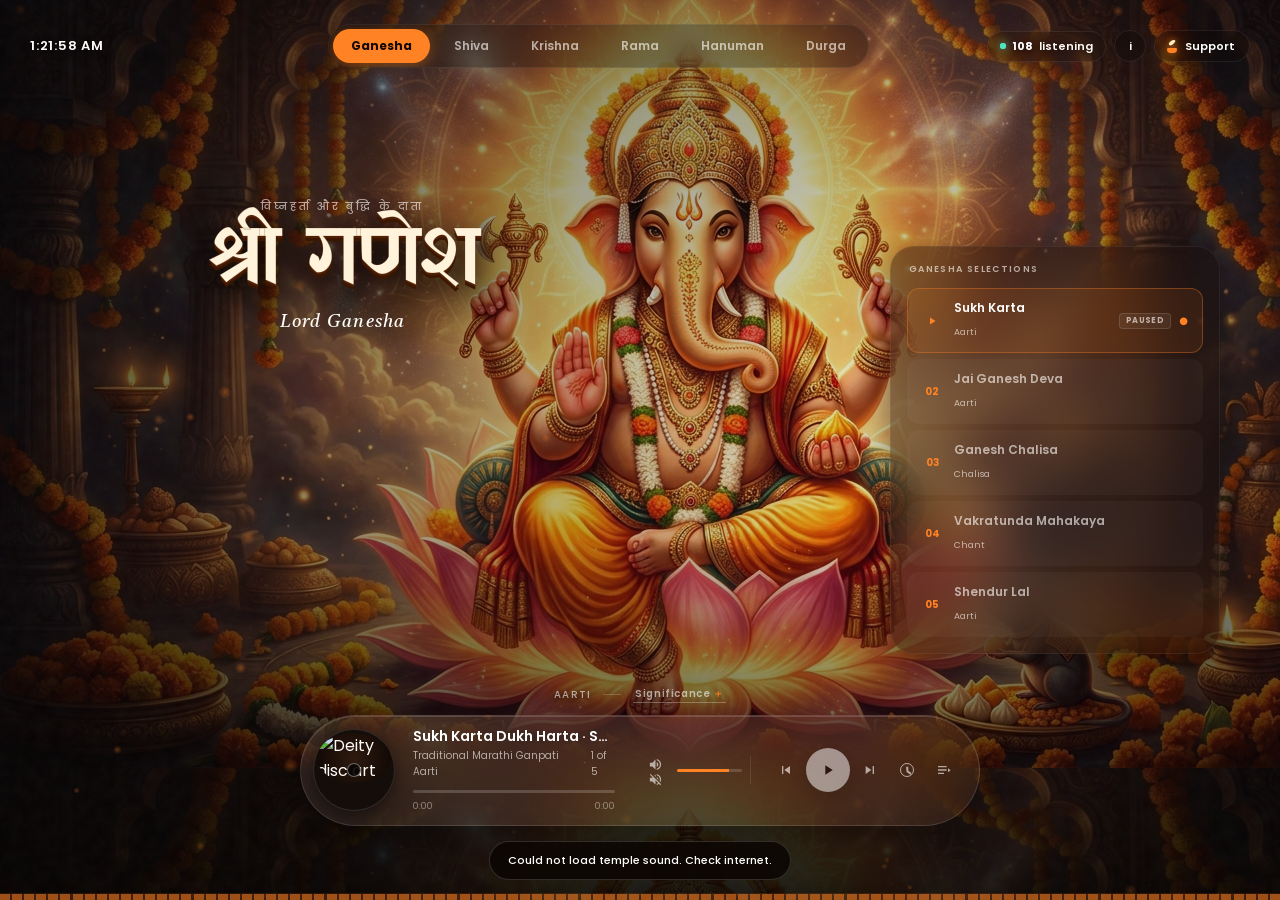
==== commit 05bb93a1: "Add dynamic background particles canvas animation matching deity theme color" ====
--- a/index.html
+++ b/index.html
@@ -22,6 +22,7 @@
       <div class="background__layer background__layer--one is-active" id="artA"></div>
       <div class="background__layer background__layer--two" id="artB"></div>
       <div class="background__scrim"></div>
+      <canvas class="background__canvas" id="bgCanvas"></canvas>
       <div class="background__grain"></div>
     </div>
 
--- a/styles.css
+++ b/styles.css
@@ -1407,4 +1407,14 @@
   color: var(--accent);
 }
 
-
+.background__canvas {
+  position: absolute;
+  inset: 0;
+  width: 100%;
+  height: 100%;
+  pointer-events: none;
+  z-index: 2; /* sits above background art/scrim, below content layers */
+  opacity: 0.8;
+}
+
+
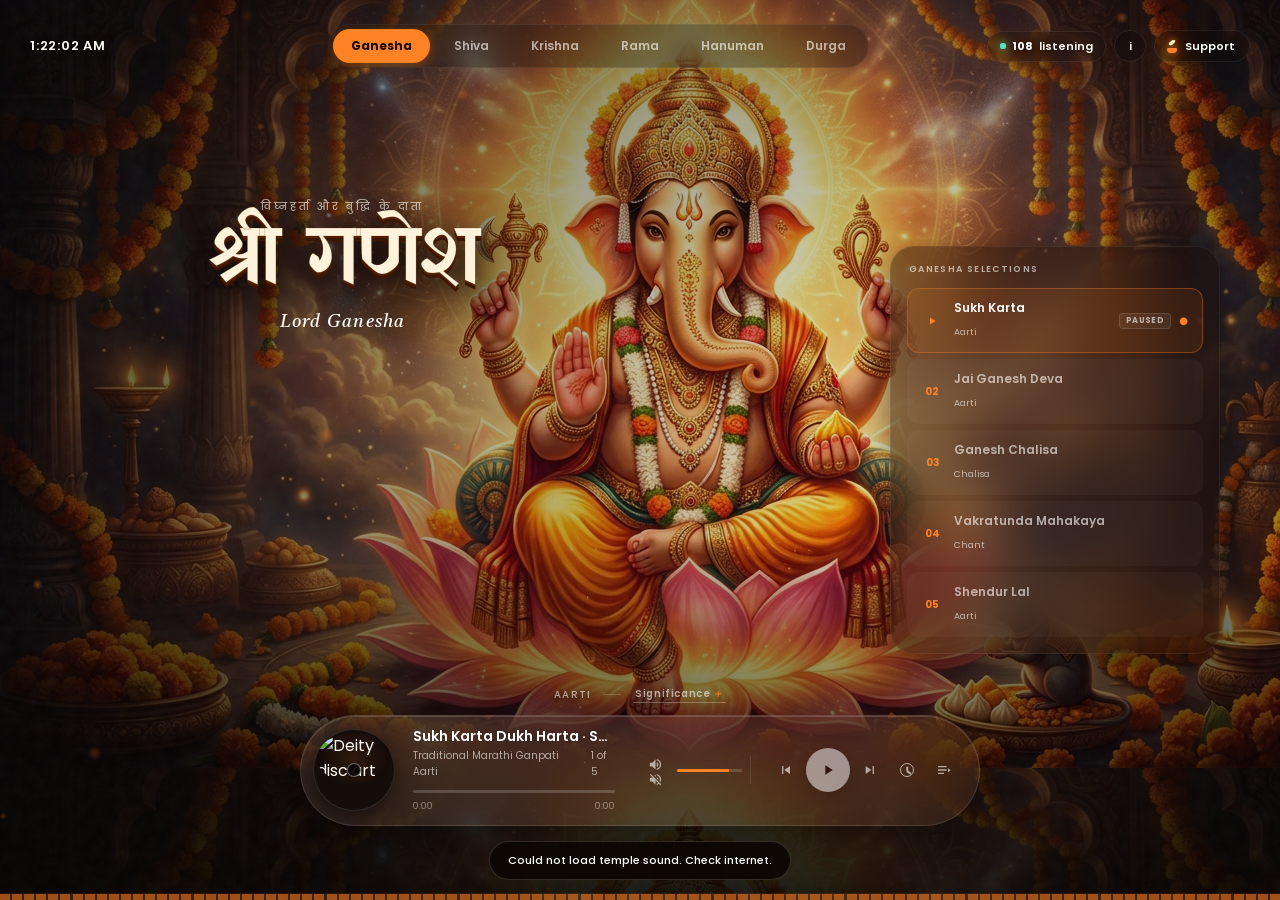
==== commit 384f58c3: "Implement cache busting versioning in index.html" ====
--- a/index.html
+++ b/index.html
@@ -13,7 +13,7 @@
   <link rel="preconnect" href="https://fonts.googleapis.com">
   <link rel="preconnect" href="https://fonts.gstatic.com" crossorigin>
   <link href="https://fonts.googleapis.com/css2?family=Baloo+2:wght@500;600;700&family=Tiro+Devanagari+Hindi:ital@0;1&family=Yatra+One&family=Poppins:wght@400;500;600&display=swap" rel="stylesheet">
-  <link rel="stylesheet" href="styles.css">
+  <link rel="stylesheet" href="styles.css?v=2.1">
   <title>Bhakti Naad — Devotion for every soul</title>
 </head>
 <body>
@@ -202,7 +202,7 @@
   <div class="visualizer" id="equalizer"></div>
 
   <!-- Main scripts -->
-  <script src="data.js"></script>
-  <script src="app.js"></script>
+  <script src="data.js?v=2.1"></script>
+  <script src="app.js?v=2.1"></script>
 </body>
 </html>
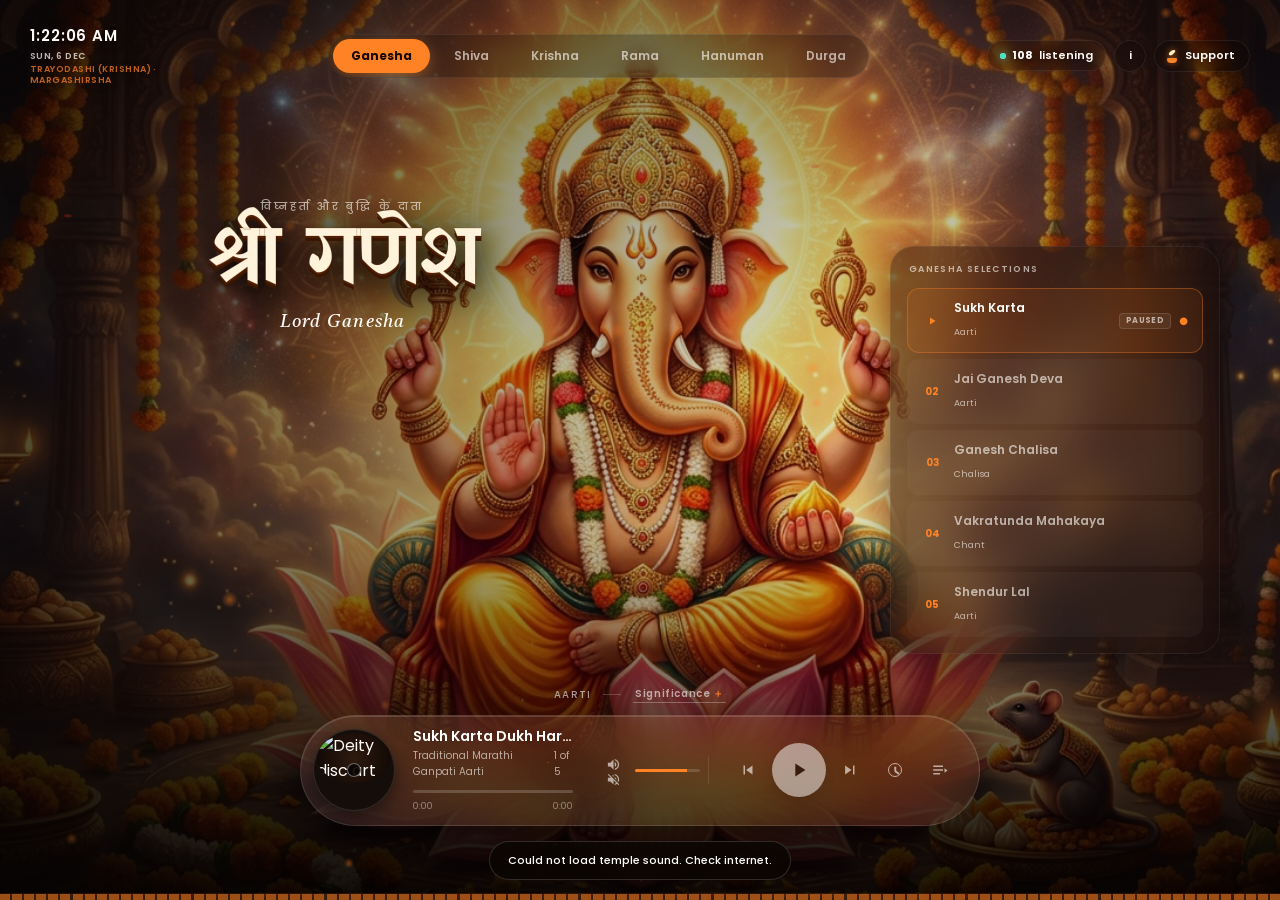
==== commit 4a27bfbb: "Enlarge play controls, implement simulated frequency-band audio visualizer synced with volume, and a" ====
--- a/index.html
+++ b/index.html
@@ -30,7 +30,10 @@
     <div class="yt-host" aria-hidden="true"><div id="youtubePlayer"></div></div>
 
     <header class="topbar">
-      <div class="clock" id="clockTime" aria-label="Current local time">--:-- --</div>
+      <div class="clock-container" style="display: flex; flex-direction: column; gap: 4px;">
+        <div class="clock" id="clockTime" aria-label="Current local time" style="font-size: 15px;">--:-- --</div>
+        <div class="hindu-date" id="hinduDate" style="font-size: 9px; font-weight: 600; letter-spacing: 0.05em; color: var(--white); opacity: 0.72; text-transform: uppercase; line-height: 1.3;"></div>
+      </div>
 
       <div class="deity-selector-container">
         <div class="deity-bar" id="deityBar" role="tablist" aria-label="Select Deity">
--- a/styles.css
+++ b/styles.css
@@ -34,16 +34,16 @@
 }
 
 /* Background Visuals */
-.background,
+.background { position: fixed !important; inset: 0 !important; z-index: -3 !important; background: #0c0502 !important; overflow: hidden !important; width: 100vw !important; height: 100vh !important; }
 .background__layer,
 .background__scrim,
-.background__grain { position: absolute; inset: 0; }
-.background { z-index: -3; background: #0c0502; }
+.background__grain { position: absolute !important; inset: 0 !important; }
 
 .background__layer {
   opacity: 0;
-  background-position: center center;
-  background-size: cover;
+  background-position: center center !important;
+  background-size: cover !important;
+  background-repeat: no-repeat !important;
   transform: scale(1.05);
   transition: opacity 1.3s cubic-bezier(.22,.61,.36,1), transform 12s ease-out;
 }
@@ -77,11 +77,7 @@
 }
 
 .background__grain {
-  inset: -50%;
-  opacity: .04;
-  pointer-events: none;
-  background-image: url("data:image/svg+xml,%3Csvg viewBox='0 0 180 180' xmlns='http://www.w3.org/2000/svg'%3E%3Cfilter id='n'%3E%3CfeTurbulence type='fractalNoise' baseFrequency='.75' numOctaves='3' stitchTiles='stitch'/%3E%3C/filter%3E%3Crect width='100%25' height='100%25' filter='url(%23n)'/%3E%3C/svg%3E");
-  animation: grain-animation .35s steps(2) infinite;
+  display: none; /* disable heavy noise filter to remove screen blur and rendering lag */
 }
 
 @keyframes grain-animation {
@@ -572,8 +568,8 @@
   gap: 3px;
 }
 .controls button {
-  width: 34px;
-  height: 34px;
+  width: 42px;
+  height: 42px;
   border-radius: 50%;
   display: grid;
   place-items: center;
@@ -587,14 +583,18 @@
 .controls button:active {
   transform: scale(.92);
 }
-.controls svg { width: 16px; height: 16px; fill: currentColor; }
+.controls svg { width: 18px; height: 18px; fill: currentColor; }
 
 .controls .play {
-  width: 44px;
-  height: 44px;
+  width: 54px;
+  height: 54px;
   color: #100603;
   background: #fff;
   box-shadow: 0 4px 12px rgba(0,0,0,.25);
+}
+.controls .play svg {
+  width: 22px;
+  height: 22px;
 }
 .controls .play:hover {
   color: #100603;
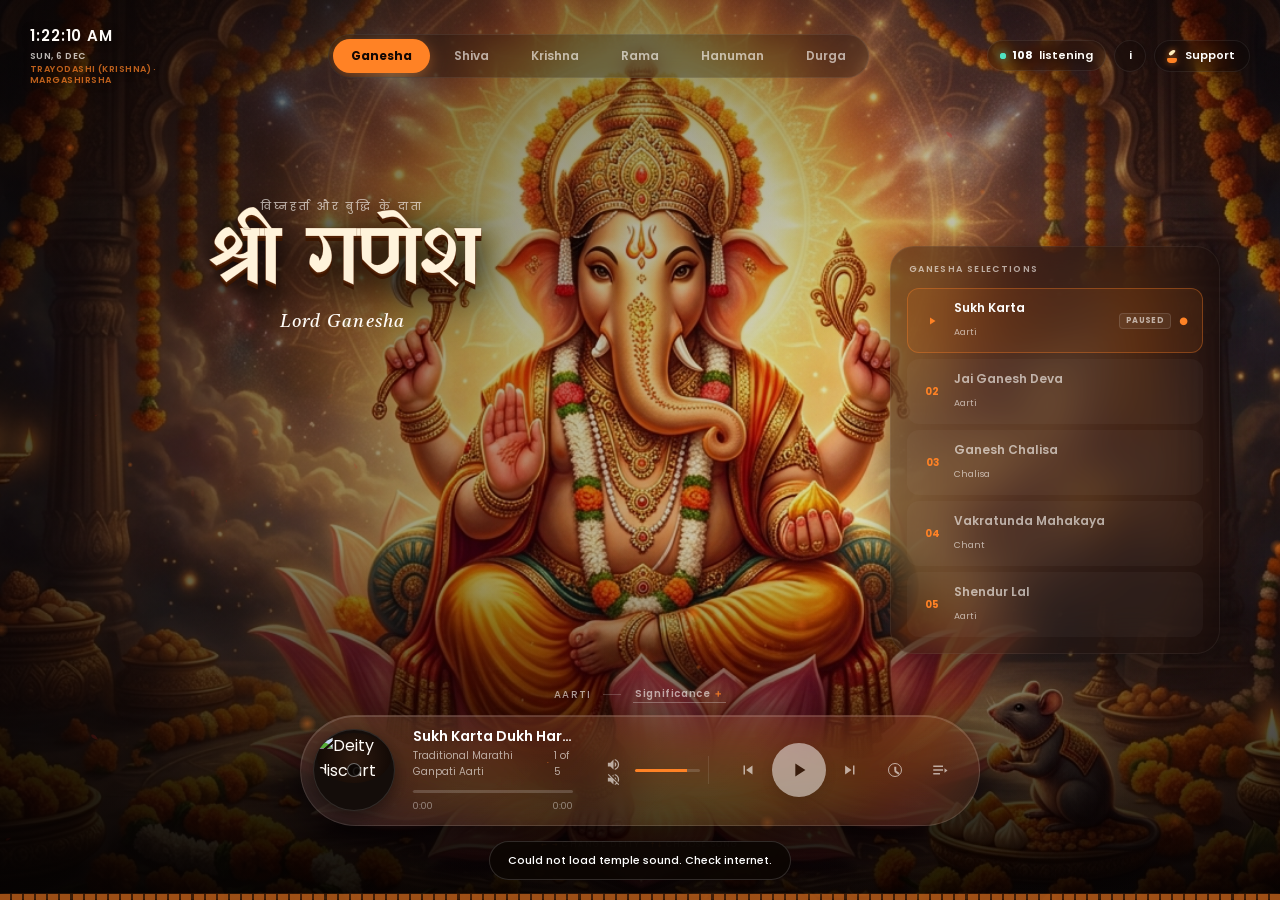
==== commit ef9e467f: "Hide playlist by default on mobile to keep deity image visible, open it as slide-up floating drawer " ====
--- a/index.html
+++ b/index.html
@@ -64,10 +64,11 @@
         </section>
       </div>
 
-      <!-- Persistent Playlist Panel (Always Visible) -->
+      <!-- Persistent Playlist Panel (Always Visible on Desktop, Toggleable on Mobile) -->
       <section class="playlist persistent" id="trackList" aria-label="Deity Songs">
         <div class="playlist__head">
           <span id="listHeading">Ganesha Selections</span>
+          <button id="listClose" type="button" aria-label="Close playlist">×</button>
         </div>
         <ol id="trackListItems"></ol>
       </section>
--- a/styles.css
+++ b/styles.css
@@ -714,6 +714,9 @@
 .sleep-timer__head button:hover,
 .playlist__head button:hover {
   background: rgba(255,255,255,.1);
+}
+#listClose {
+  display: none;
 }
 
 /* Sleep timer settings styles */
@@ -1163,11 +1166,11 @@
     display: flex;
     flex-direction: column;
     align-items: center;
-    justify-content: flex-start;
-    padding: 80px 16px 160px;
-    overflow-y: auto;
+    justify-content: center;
+    padding: 20px 16px 160px;
+    overflow: hidden !important;
     height: 100dvh;
-    touch-action: pan-y;
+    touch-action: none;
   }
   .scene-content {
     width: 100%;
@@ -1181,7 +1184,7 @@
     left: auto;
     width: 100%;
     transform: none !important;
-    margin: 10px 0 15px;
+    margin: 0;
     text-align: center;
     filter: drop-shadow(0 4px 15px rgba(0,0,0,.8));
   }
@@ -1192,14 +1195,36 @@
     transform: none !important;
   }
   .playlist.persistent {
-    width: 100%;
-    max-width: 440px;
-    margin-top: 0;
-    margin-bottom: 20px;
+    position: fixed !important;
+    z-index: 100 !important;
+    left: 10px !important;
+    right: 10px !important;
+    bottom: 140px !important;
+    width: calc(100% - 20px) !important;
+    max-width: 440px !important;
+    margin: 0 auto !important;
+    border-radius: 24px !important;
+    border: 1px solid rgba(255,255,255,.16) !important;
+    background: rgba(12, 6, 4, .95) !important;
+    backdrop-filter: blur(28px) !important;
+    box-shadow: 0 -10px 40px rgba(0,0,0,.65) !important;
     flex-shrink: 0;
+    opacity: 0 !important;
+    pointer-events: none !important;
+    transform: translateY(15px) scale(0.97) !important;
+    transition: opacity .25s ease, transform .25s ease, z-index 0s .25s !important;
+  }
+  .playlist.persistent.is-open {
+    opacity: 1 !important;
+    pointer-events: auto !important;
+    transform: translateY(0) scale(1) !important;
+    transition: opacity .25s ease, transform .25s ease !important;
   }
   .playlist.persistent ol {
-    max-height: 220px;
+    max-height: 280px;
+  }
+  #listClose {
+    display: grid !important;
   }
 }
 
@@ -1396,6 +1421,9 @@
   .playlist.persistent ol {
     max-height: 380px;
   }
+  #listClose {
+    display: none !important;
+  }
 }
 
 /* Playlist interactive hover icons */
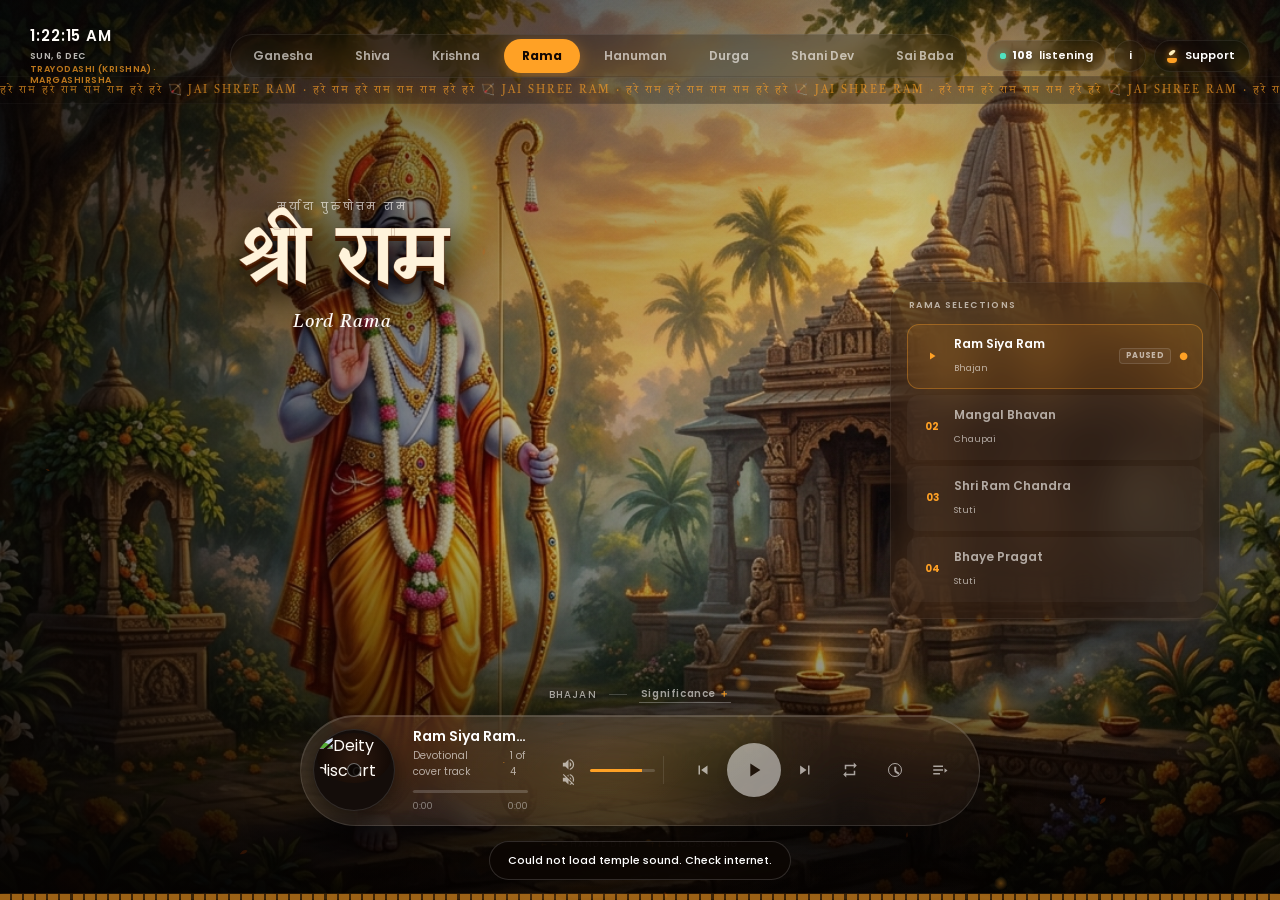
==== commit 6f61b76f: "Implement repeat loop option, select default deity based on day of week on load, and render looping " ====
--- a/index.html
+++ b/index.html
@@ -55,6 +55,10 @@
       </div>
     </header>
 
+    <div class="sacred-marquee" id="sacredMarquee" aria-hidden="true">
+      <div class="marquee-content" id="marqueeContent"></div>
+    </div>
+
     <main class="scene" id="swipeArea">
       <div class="scene-content">
         <section class="wordmark" aria-live="polite">
@@ -133,6 +137,9 @@
             </button>
             <button id="trackNext" type="button" aria-label="Next track">
               <svg viewBox="0 0 24 24" aria-hidden="true"><path d="M16 6h2v12h-2zm-2 6L5.5 6v12z"/></svg>
+            </button>
+            <button class="loop-toggle" id="loopBtn" type="button" aria-label="Toggle loop song">
+              <svg viewBox="0 0 24 24" aria-hidden="true"><path d="M7 7h10v3l4-4-4-4v3H5v6h2V7zm10 10H7v-3l-4 4 4 4v-3h12v-6h-2v4z"/></svg>
             </button>
             <button class="timer-toggle" id="timerBtn" type="button" aria-label="Set sleep timer" aria-controls="timerMenu" aria-expanded="false">
               <span class="timer-toggle__icon" aria-hidden="true"></span>
--- a/styles.css
+++ b/styles.css
@@ -1445,4 +1445,51 @@
   opacity: 0.8;
 }
 
-
+/* Sacred Marquee Banner Chants */
+.sacred-marquee {
+  position: fixed;
+  top: 76px; /* right below the topbar */
+  left: 0;
+  width: 100vw;
+  height: 28px;
+  overflow: hidden;
+  white-space: nowrap;
+  z-index: 10;
+  pointer-events: none;
+  background: linear-gradient(90deg, rgba(12,6,4,0) 0%, rgba(12,6,4,0.3) 15%, rgba(12,6,4,0.3) 85%, rgba(12,6,4,0) 100%);
+  border-top: 1px solid rgba(255,255,255,0.03);
+  border-bottom: 1px solid rgba(255,255,255,0.03);
+  display: flex;
+  align-items: center;
+}
+.marquee-content {
+  display: inline-block;
+  white-space: nowrap;
+  animation: marquee-scroll 32s linear infinite;
+  font-family: "Tiro Devanagari Hindi", serif;
+  font-size: 11px;
+  font-weight: 500;
+  letter-spacing: 0.18em;
+  color: var(--accent);
+  opacity: 0.65;
+  text-shadow: 0 0 10px rgba(var(--accent-rgb), 0.35);
+  transition: color 0.5s, text-shadow 0.5s;
+}
+@keyframes marquee-scroll {
+  0% { transform: translate3d(0, 0, 0); }
+  100% { transform: translate3d(-50%, 0, 0); }
+}
+
+/* Loop Toggle Active State */
+.controls .loop-toggle.is-active {
+  color: var(--accent);
+  background: rgba(var(--accent-rgb), .12);
+}
+
+@media (max-width: 960px) {
+  .sacred-marquee {
+    top: 64px; /* adjust below topbar on mobile */
+  }
+}
+
+
